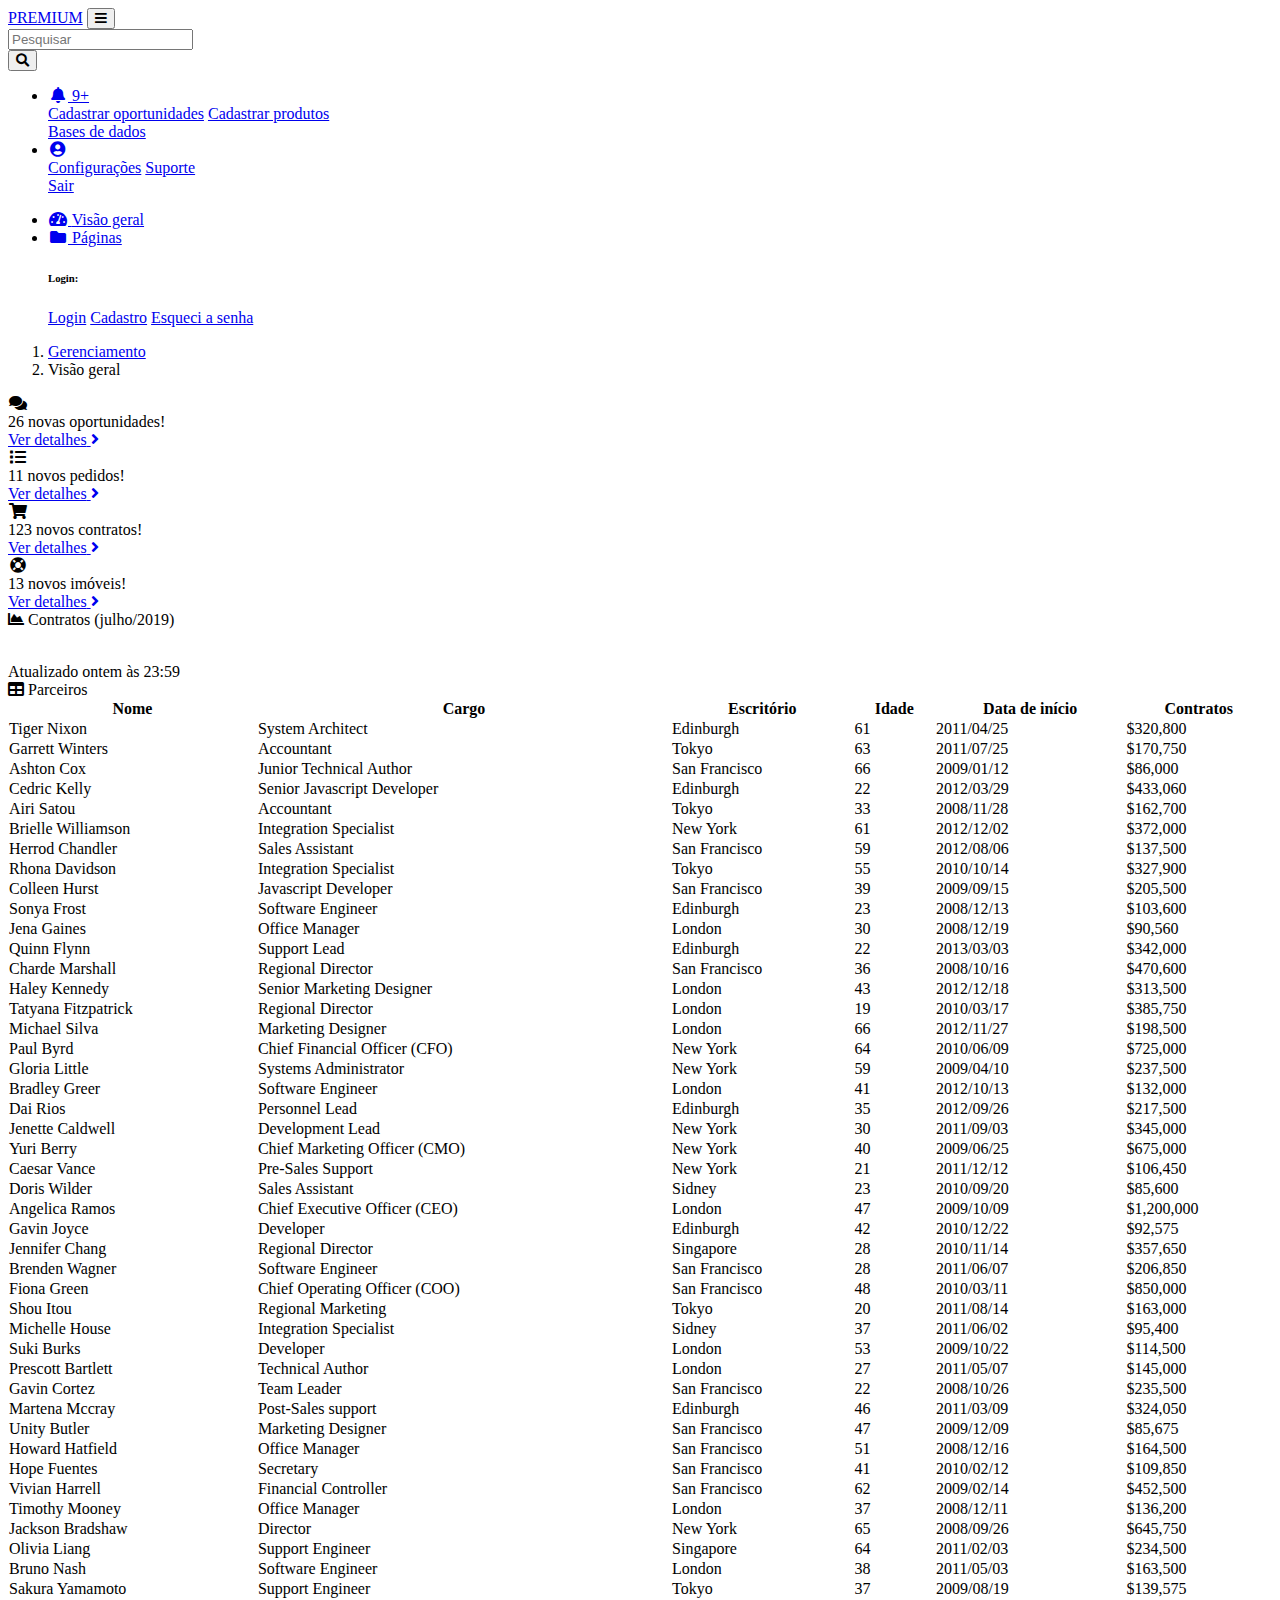
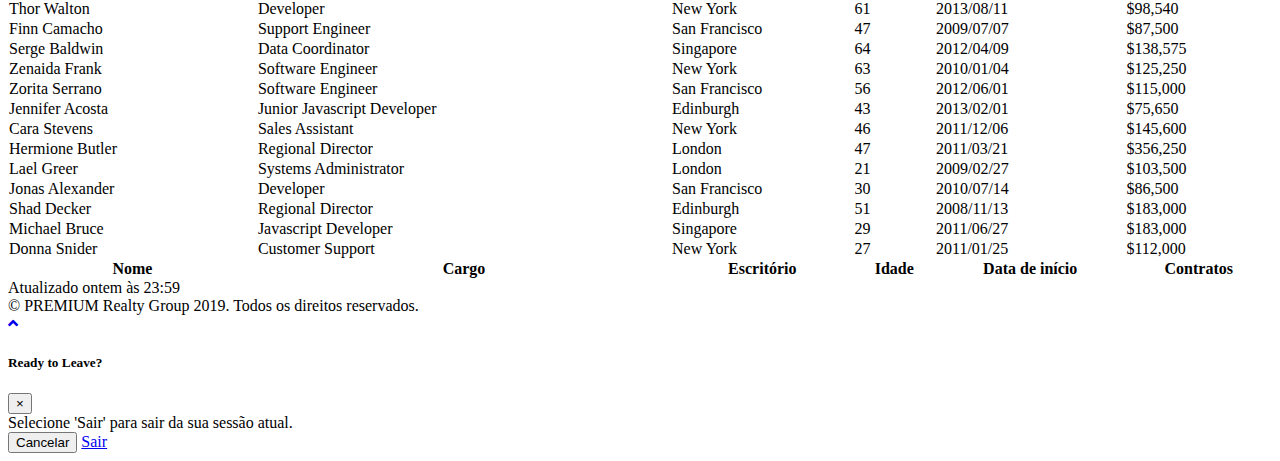
==== admin/index.html @ 354a3b25 "Add files via upload" ====
<!DOCTYPE html>
<html lang="pt-br">

<head>

  <meta charset="utf-8">
  <meta http-equiv="X-UA-Compatible" content="IE=edge">
  <meta name="viewport" content="width=device-width, initial-scale=1, shrink-to-fit=no">
  <meta name="description" content="">
  <meta name="author" content="">

  <title>PREMIUM - Área restrita</title>

  <!-- Custom fonts for this template-->
  <link href="../vendor/fontawesome-free/css/all.min.css" rel="stylesheet" type="text/css">

  <!-- Page level plugin CSS-->
  <link href="../vendor/datatables/dataTables.bootstrap4.css" rel="stylesheet">

  <!-- Custom styles for this template-->
  <link href="../css/sb-admin.css" rel="stylesheet">

</head>

<body id="page-top">

  <nav class="navbar navbar-expand navbar-dark bg-dark static-top">

    <a class="navbar-brand mr-1" href="index.html">PREMIUM</a>

    <button class="btn btn-link btn-sm text-white order-1 order-sm-0" id="sidebarToggle" href="#">
      <i class="fas fa-bars"></i>
    </button>

    <!-- Navbar Search -->
    <form class="d-none d-md-inline-block form-inline ml-auto mr-0 mr-md-3 my-2 my-md-0">
      <div class="input-group">
        <input type="text" class="form-control" placeholder="Pesquisar" aria-label="Search" aria-describedby="basic-addon2">
        <div class="input-group-append">
          <button class="btn btn-primary" type="button">
            <i class="fas fa-search"></i>
          </button>
        </div>
      </div>
    </form>

    <!-- Navbar -->
    <ul class="navbar-nav ml-auto ml-md-0">
      <li class="nav-item dropdown no-arrow mx-1">
        <a class="nav-link dropdown-toggle" href="#" id="alertsDropdown" role="button" data-toggle="dropdown" aria-haspopup="true" aria-expanded="false">
          <i class="fas fa-bell fa-fw"></i>
          <span class="badge badge-danger">9+</span>
        </a>
        <div class="dropdown-menu dropdown-menu-right" aria-labelledby="alertsDropdown">
          <a class="dropdown-item" href="#">Cadastrar oportunidades</a>
          <a class="dropdown-item" href="#">Cadastrar produtos</a>
          <div class="dropdown-divider"></div>
          <a class="dropdown-item" href="#">Bases de dados</a>
        </div>
      </li>
      <li class="nav-item dropdown no-arrow">
        <a class="nav-link dropdown-toggle" href="#" id="userDropdown" role="button" data-toggle="dropdown" aria-haspopup="true" aria-expanded="false">
          <i class="fas fa-user-circle fa-fw"></i>
        </a>
        <div class="dropdown-menu dropdown-menu-right" aria-labelledby="userDropdown">
          <a class="dropdown-item" href="#">Configurações</a>
          <a class="dropdown-item" href="#">Suporte</a>
          <div class="dropdown-divider"></div>
          <a class="dropdown-item" href="#" data-toggle="modal" data-target="#logoutModal">Sair	</a>
        </div>
      </li>
    </ul>

  </nav>

  <div id="wrapper">

    <!-- Sidebar -->
    <ul class="sidebar navbar-nav">
      <li class="nav-item active">
        <a class="nav-link" href="index.html">
          <i class="fas fa-fw fa-tachometer-alt"></i>
          <span>Visão geral</span>
        </a>
      </li>
      <li class="nav-item dropdown">
        <a class="nav-link dropdown-toggle" href="#" id="pagesDropdown" role="button" data-toggle="dropdown" aria-haspopup="true" aria-expanded="false">
          <i class="fas fa-fw fa-folder"></i>
          <span>Páginas</span>
        </a>
        <div class="dropdown-menu" aria-labelledby="pagesDropdown">
          <h6 class="dropdown-header">Login:</h6>
          <a class="dropdown-item" href="login.html">Login</a>
          <a class="dropdown-item" href="register.html">Cadastro</a>
          <a class="dropdown-item" href="forgot-password.html">Esqueci a senha</a>
        </div>
      </li>
      
    </ul>

    <div id="content-wrapper">

      <div class="container-fluid">

        <!-- Breadcrumbs-->
        <ol class="breadcrumb">
          <li class="breadcrumb-item">
            <a href="#">Gerenciamento</a>
          </li>
          <li class="breadcrumb-item active">Visão geral</li>
        </ol>

        <!-- Icon Cards-->
        <div class="row">
          <div class="col-xl-3 col-sm-6 mb-3">
            <div class="card text-white bg-primary o-hidden h-100">
              <div class="card-body">
                <div class="card-body-icon">
                  <i class="fas fa-fw fa-comments"></i>
                </div>
                <div class="mr-5">26 novas oportunidades!</div>
              </div>
              <a class="card-footer text-white clearfix small z-1" href="#">
                <span class="float-left">Ver detalhes</span>
                <span class="float-right">
                  <i class="fas fa-angle-right"></i>
                </span>
              </a>
            </div>
          </div>
          <div class="col-xl-3 col-sm-6 mb-3">
            <div class="card text-white bg-warning o-hidden h-100">
              <div class="card-body">
                <div class="card-body-icon">
                  <i class="fas fa-fw fa-list"></i>
                </div>
                <div class="mr-5">11 novos pedidos!</div>
              </div>
              <a class="card-footer text-white clearfix small z-1" href="#">
                <span class="float-left">Ver detalhes</span>
                <span class="float-right">
                  <i class="fas fa-angle-right"></i>
                </span>
              </a>
            </div>
          </div>
          <div class="col-xl-3 col-sm-6 mb-3">
            <div class="card text-white bg-success o-hidden h-100">
              <div class="card-body">
                <div class="card-body-icon">
                  <i class="fas fa-fw fa-shopping-cart"></i>
                </div>
                <div class="mr-5">123 novos contratos!</div>
              </div>
              <a class="card-footer text-white clearfix small z-1" href="#">
                <span class="float-left">Ver detalhes</span>
                <span class="float-right">
                  <i class="fas fa-angle-right"></i>
                </span>
              </a>
            </div>
          </div>
          <div class="col-xl-3 col-sm-6 mb-3">
            <div class="card text-white bg-danger o-hidden h-100">
              <div class="card-body">
                <div class="card-body-icon">
                  <i class="fas fa-fw fa-life-ring"></i>
                </div>
                <div class="mr-5">13 novos imóveis!</div>
              </div>
              <a class="card-footer text-white clearfix small z-1" href="#">
                <span class="float-left">Ver detalhes</span>
                <span class="float-right">
                  <i class="fas fa-angle-right"></i>
                </span>
              </a>
            </div>
          </div>
        </div>

        <!-- Area Chart Example-->
        <div class="card mb-3">
          <div class="card-header">
            <i class="fas fa-chart-area"></i>
            Contratos (julho/2019)</div>
          <div class="card-body">
            <canvas id="myAreaChart" width="100%" height="30"></canvas>
          </div>
          <div class="card-footer small text-muted">Atualizado ontem às 23:59</div>
        </div>

        <!-- DataTables Example -->
        <div class="card mb-3">
          <div class="card-header">
            <i class="fas fa-table"></i>
            Parceiros</div>
          <div class="card-body">
            <div class="table-responsive">
              <table class="table table-bordered" id="dataTable" width="100%" cellspacing="0">
                <thead>
                  <tr>
                    <th>Nome</th>
                    <th>Cargo</th>
                    <th>Escritório</th>
                    <th>Idade</th>
                    <th>Data de início</th>
                    <th>Contratos</th>
                  </tr>
                </thead>
                <tfoot>
                  <tr>
                    <th>Nome</th>
                    <th>Cargo</th>
                    <th>Escritório</th>
                    <th>Idade</th>
                    <th>Data de início</th>
                    <th>Contratos</th>
                  </tr>
                </tfoot>
                <tbody>
                  <tr>
                    <td>Tiger Nixon</td>
                    <td>System Architect</td>
                    <td>Edinburgh</td>
                    <td>61</td>
                    <td>2011/04/25</td>
                    <td>$320,800</td>
                  </tr>
                  <tr>
                    <td>Garrett Winters</td>
                    <td>Accountant</td>
                    <td>Tokyo</td>
                    <td>63</td>
                    <td>2011/07/25</td>
                    <td>$170,750</td>
                  </tr>
                  <tr>
                    <td>Ashton Cox</td>
                    <td>Junior Technical Author</td>
                    <td>San Francisco</td>
                    <td>66</td>
                    <td>2009/01/12</td>
                    <td>$86,000</td>
                  </tr>
                  <tr>
                    <td>Cedric Kelly</td>
                    <td>Senior Javascript Developer</td>
                    <td>Edinburgh</td>
                    <td>22</td>
                    <td>2012/03/29</td>
                    <td>$433,060</td>
                  </tr>
                  <tr>
                    <td>Airi Satou</td>
                    <td>Accountant</td>
                    <td>Tokyo</td>
                    <td>33</td>
                    <td>2008/11/28</td>
                    <td>$162,700</td>
                  </tr>
                  <tr>
                    <td>Brielle Williamson</td>
                    <td>Integration Specialist</td>
                    <td>New York</td>
                    <td>61</td>
                    <td>2012/12/02</td>
                    <td>$372,000</td>
                  </tr>
                  <tr>
                    <td>Herrod Chandler</td>
                    <td>Sales Assistant</td>
                    <td>San Francisco</td>
                    <td>59</td>
                    <td>2012/08/06</td>
                    <td>$137,500</td>
                  </tr>
                  <tr>
                    <td>Rhona Davidson</td>
                    <td>Integration Specialist</td>
                    <td>Tokyo</td>
                    <td>55</td>
                    <td>2010/10/14</td>
                    <td>$327,900</td>
                  </tr>
                  <tr>
                    <td>Colleen Hurst</td>
                    <td>Javascript Developer</td>
                    <td>San Francisco</td>
                    <td>39</td>
                    <td>2009/09/15</td>
                    <td>$205,500</td>
                  </tr>
                  <tr>
                    <td>Sonya Frost</td>
                    <td>Software Engineer</td>
                    <td>Edinburgh</td>
                    <td>23</td>
                    <td>2008/12/13</td>
                    <td>$103,600</td>
                  </tr>
                  <tr>
                    <td>Jena Gaines</td>
                    <td>Office Manager</td>
                    <td>London</td>
                    <td>30</td>
                    <td>2008/12/19</td>
                    <td>$90,560</td>
                  </tr>
                  <tr>
                    <td>Quinn Flynn</td>
                    <td>Support Lead</td>
                    <td>Edinburgh</td>
                    <td>22</td>
                    <td>2013/03/03</td>
                    <td>$342,000</td>
                  </tr>
                  <tr>
                    <td>Charde Marshall</td>
                    <td>Regional Director</td>
                    <td>San Francisco</td>
                    <td>36</td>
                    <td>2008/10/16</td>
                    <td>$470,600</td>
                  </tr>
                  <tr>
                    <td>Haley Kennedy</td>
                    <td>Senior Marketing Designer</td>
                    <td>London</td>
                    <td>43</td>
                    <td>2012/12/18</td>
                    <td>$313,500</td>
                  </tr>
                  <tr>
                    <td>Tatyana Fitzpatrick</td>
                    <td>Regional Director</td>
                    <td>London</td>
                    <td>19</td>
                    <td>2010/03/17</td>
                    <td>$385,750</td>
                  </tr>
                  <tr>
                    <td>Michael Silva</td>
                    <td>Marketing Designer</td>
                    <td>London</td>
                    <td>66</td>
                    <td>2012/11/27</td>
                    <td>$198,500</td>
                  </tr>
                  <tr>
                    <td>Paul Byrd</td>
                    <td>Chief Financial Officer (CFO)</td>
                    <td>New York</td>
                    <td>64</td>
                    <td>2010/06/09</td>
                    <td>$725,000</td>
                  </tr>
                  <tr>
                    <td>Gloria Little</td>
                    <td>Systems Administrator</td>
                    <td>New York</td>
                    <td>59</td>
                    <td>2009/04/10</td>
                    <td>$237,500</td>
                  </tr>
                  <tr>
                    <td>Bradley Greer</td>
                    <td>Software Engineer</td>
                    <td>London</td>
                    <td>41</td>
                    <td>2012/10/13</td>
                    <td>$132,000</td>
                  </tr>
                  <tr>
                    <td>Dai Rios</td>
                    <td>Personnel Lead</td>
                    <td>Edinburgh</td>
                    <td>35</td>
                    <td>2012/09/26</td>
                    <td>$217,500</td>
                  </tr>
                  <tr>
                    <td>Jenette Caldwell</td>
                    <td>Development Lead</td>
                    <td>New York</td>
                    <td>30</td>
                    <td>2011/09/03</td>
                    <td>$345,000</td>
                  </tr>
                  <tr>
                    <td>Yuri Berry</td>
                    <td>Chief Marketing Officer (CMO)</td>
                    <td>New York</td>
                    <td>40</td>
                    <td>2009/06/25</td>
                    <td>$675,000</td>
                  </tr>
                  <tr>
                    <td>Caesar Vance</td>
                    <td>Pre-Sales Support</td>
                    <td>New York</td>
                    <td>21</td>
                    <td>2011/12/12</td>
                    <td>$106,450</td>
                  </tr>
                  <tr>
                    <td>Doris Wilder</td>
                    <td>Sales Assistant</td>
                    <td>Sidney</td>
                    <td>23</td>
                    <td>2010/09/20</td>
                    <td>$85,600</td>
                  </tr>
                  <tr>
                    <td>Angelica Ramos</td>
                    <td>Chief Executive Officer (CEO)</td>
                    <td>London</td>
                    <td>47</td>
                    <td>2009/10/09</td>
                    <td>$1,200,000</td>
                  </tr>
                  <tr>
                    <td>Gavin Joyce</td>
                    <td>Developer</td>
                    <td>Edinburgh</td>
                    <td>42</td>
                    <td>2010/12/22</td>
                    <td>$92,575</td>
                  </tr>
                  <tr>
                    <td>Jennifer Chang</td>
                    <td>Regional Director</td>
                    <td>Singapore</td>
                    <td>28</td>
                    <td>2010/11/14</td>
                    <td>$357,650</td>
                  </tr>
                  <tr>
                    <td>Brenden Wagner</td>
                    <td>Software Engineer</td>
                    <td>San Francisco</td>
                    <td>28</td>
                    <td>2011/06/07</td>
                    <td>$206,850</td>
                  </tr>
                  <tr>
                    <td>Fiona Green</td>
                    <td>Chief Operating Officer (COO)</td>
                    <td>San Francisco</td>
                    <td>48</td>
                    <td>2010/03/11</td>
                    <td>$850,000</td>
                  </tr>
                  <tr>
                    <td>Shou Itou</td>
                    <td>Regional Marketing</td>
                    <td>Tokyo</td>
                    <td>20</td>
                    <td>2011/08/14</td>
                    <td>$163,000</td>
                  </tr>
                  <tr>
                    <td>Michelle House</td>
                    <td>Integration Specialist</td>
                    <td>Sidney</td>
                    <td>37</td>
                    <td>2011/06/02</td>
                    <td>$95,400</td>
                  </tr>
                  <tr>
                    <td>Suki Burks</td>
                    <td>Developer</td>
                    <td>London</td>
                    <td>53</td>
                    <td>2009/10/22</td>
                    <td>$114,500</td>
                  </tr>
                  <tr>
                    <td>Prescott Bartlett</td>
                    <td>Technical Author</td>
                    <td>London</td>
                    <td>27</td>
                    <td>2011/05/07</td>
                    <td>$145,000</td>
                  </tr>
                  <tr>
                    <td>Gavin Cortez</td>
                    <td>Team Leader</td>
                    <td>San Francisco</td>
                    <td>22</td>
                    <td>2008/10/26</td>
                    <td>$235,500</td>
                  </tr>
                  <tr>
                    <td>Martena Mccray</td>
                    <td>Post-Sales support</td>
                    <td>Edinburgh</td>
                    <td>46</td>
                    <td>2011/03/09</td>
                    <td>$324,050</td>
                  </tr>
                  <tr>
                    <td>Unity Butler</td>
                    <td>Marketing Designer</td>
                    <td>San Francisco</td>
                    <td>47</td>
                    <td>2009/12/09</td>
                    <td>$85,675</td>
                  </tr>
                  <tr>
                    <td>Howard Hatfield</td>
                    <td>Office Manager</td>
                    <td>San Francisco</td>
                    <td>51</td>
                    <td>2008/12/16</td>
                    <td>$164,500</td>
                  </tr>
                  <tr>
                    <td>Hope Fuentes</td>
                    <td>Secretary</td>
                    <td>San Francisco</td>
                    <td>41</td>
                    <td>2010/02/12</td>
                    <td>$109,850</td>
                  </tr>
                  <tr>
                    <td>Vivian Harrell</td>
                    <td>Financial Controller</td>
                    <td>San Francisco</td>
                    <td>62</td>
                    <td>2009/02/14</td>
                    <td>$452,500</td>
                  </tr>
                  <tr>
                    <td>Timothy Mooney</td>
                    <td>Office Manager</td>
                    <td>London</td>
                    <td>37</td>
                    <td>2008/12/11</td>
                    <td>$136,200</td>
                  </tr>
                  <tr>
                    <td>Jackson Bradshaw</td>
                    <td>Director</td>
                    <td>New York</td>
                    <td>65</td>
                    <td>2008/09/26</td>
                    <td>$645,750</td>
                  </tr>
                  <tr>
                    <td>Olivia Liang</td>
                    <td>Support Engineer</td>
                    <td>Singapore</td>
                    <td>64</td>
                    <td>2011/02/03</td>
                    <td>$234,500</td>
                  </tr>
                  <tr>
                    <td>Bruno Nash</td>
                    <td>Software Engineer</td>
                    <td>London</td>
                    <td>38</td>
                    <td>2011/05/03</td>
                    <td>$163,500</td>
                  </tr>
                  <tr>
                    <td>Sakura Yamamoto</td>
                    <td>Support Engineer</td>
                    <td>Tokyo</td>
                    <td>37</td>
                    <td>2009/08/19</td>
                    <td>$139,575</td>
                  </tr>
                  <tr>
                    <td>Thor Walton</td>
                    <td>Developer</td>
                    <td>New York</td>
                    <td>61</td>
                    <td>2013/08/11</td>
                    <td>$98,540</td>
                  </tr>
                  <tr>
                    <td>Finn Camacho</td>
                    <td>Support Engineer</td>
                    <td>San Francisco</td>
                    <td>47</td>
                    <td>2009/07/07</td>
                    <td>$87,500</td>
                  </tr>
                  <tr>
                    <td>Serge Baldwin</td>
                    <td>Data Coordinator</td>
                    <td>Singapore</td>
                    <td>64</td>
                    <td>2012/04/09</td>
                    <td>$138,575</td>
                  </tr>
                  <tr>
                    <td>Zenaida Frank</td>
                    <td>Software Engineer</td>
                    <td>New York</td>
                    <td>63</td>
                    <td>2010/01/04</td>
                    <td>$125,250</td>
                  </tr>
                  <tr>
                    <td>Zorita Serrano</td>
                    <td>Software Engineer</td>
                    <td>San Francisco</td>
                    <td>56</td>
                    <td>2012/06/01</td>
                    <td>$115,000</td>
                  </tr>
                  <tr>
                    <td>Jennifer Acosta</td>
                    <td>Junior Javascript Developer</td>
                    <td>Edinburgh</td>
                    <td>43</td>
                    <td>2013/02/01</td>
                    <td>$75,650</td>
                  </tr>
                  <tr>
                    <td>Cara Stevens</td>
                    <td>Sales Assistant</td>
                    <td>New York</td>
                    <td>46</td>
                    <td>2011/12/06</td>
                    <td>$145,600</td>
                  </tr>
                  <tr>
                    <td>Hermione Butler</td>
                    <td>Regional Director</td>
                    <td>London</td>
                    <td>47</td>
                    <td>2011/03/21</td>
                    <td>$356,250</td>
                  </tr>
                  <tr>
                    <td>Lael Greer</td>
                    <td>Systems Administrator</td>
                    <td>London</td>
                    <td>21</td>
                    <td>2009/02/27</td>
                    <td>$103,500</td>
                  </tr>
                  <tr>
                    <td>Jonas Alexander</td>
                    <td>Developer</td>
                    <td>San Francisco</td>
                    <td>30</td>
                    <td>2010/07/14</td>
                    <td>$86,500</td>
                  </tr>
                  <tr>
                    <td>Shad Decker</td>
                    <td>Regional Director</td>
                    <td>Edinburgh</td>
                    <td>51</td>
                    <td>2008/11/13</td>
                    <td>$183,000</td>
                  </tr>
                  <tr>
                    <td>Michael Bruce</td>
                    <td>Javascript Developer</td>
                    <td>Singapore</td>
                    <td>29</td>
                    <td>2011/06/27</td>
                    <td>$183,000</td>
                  </tr>
                  <tr>
                    <td>Donna Snider</td>
                    <td>Customer Support</td>
                    <td>New York</td>
                    <td>27</td>
                    <td>2011/01/25</td>
                    <td>$112,000</td>
                  </tr>
                </tbody>
              </table>
            </div>
          </div>
          <div class="card-footer small text-muted">Atualizado ontem às 23:59</div>
        </div>

      </div>
      <!-- /.container-fluid -->

      <!-- Sticky Footer -->
      <footer class="sticky-footer">
        <div class="container my-auto">
          <div class="copyright text-center my-auto">
            <span>&copy; PREMIUM Realty Group 2019. Todos os direitos reservados.</span>
          </div>
        </div>
      </footer>

    </div>
    <!-- /.content-wrapper -->

  </div>
  <!-- /#wrapper -->

  <!-- Scroll to Top Button-->
  <a class="scroll-to-top rounded" href="#page-top">
    <i class="fas fa-angle-up"></i>
  </a>

  <!-- Logout Modal-->
  <div class="modal fade" id="logoutModal" tabindex="-1" role="dialog" aria-labelledby="exampleModalLabel" aria-hidden="true">
    <div class="modal-dialog" role="document">
      <div class="modal-content">
        <div class="modal-header">
          <h5 class="modal-title" id="exampleModalLabel">Ready to Leave?</h5>
          <button class="close" type="button" data-dismiss="modal" aria-label="Close">
            <span aria-hidden="true">×</span>
          </button>
        </div>
        <div class="modal-body">Selecione 'Sair' para sair da sua sessão atual.</div>
        <div class="modal-footer">
          <button class="btn btn-secondary" type="button" data-dismiss="modal">Cancelar</button>
          <a class="btn btn-primary" href="login.html">Sair</a>
        </div>
      </div>
    </div>
  </div>

  <!-- Bootstrap core JavaScript-->
  <script src="../vendor/jquery/jquery.min.js"></script>
  <script src="../vendor/bootstrap/js/bootstrap.bundle.min.js"></script>

  <!-- Core plugin JavaScript-->
  <script src="../vendor/jquery-easing/jquery.easing.min.js"></script>

  <!-- Page level plugin JavaScript-->
  <script src="../vendor/chart.js/Chart.min.js"></script>
  <script src="../vendor/datatables/jquery.dataTables.js"></script>
  <script src="../vendor/datatables/dataTables.bootstrap4.js"></script>

  <!-- Custom scripts for all pages-->
  <script src="../js/sb-admin.min.js"></script>

  <!-- Demo scripts for this page-->
  <script src="../js/demo/datatables-demo.js"></script>
  <script src="../js/demo/chart-area-demo.js"></script>

</body>

</html>
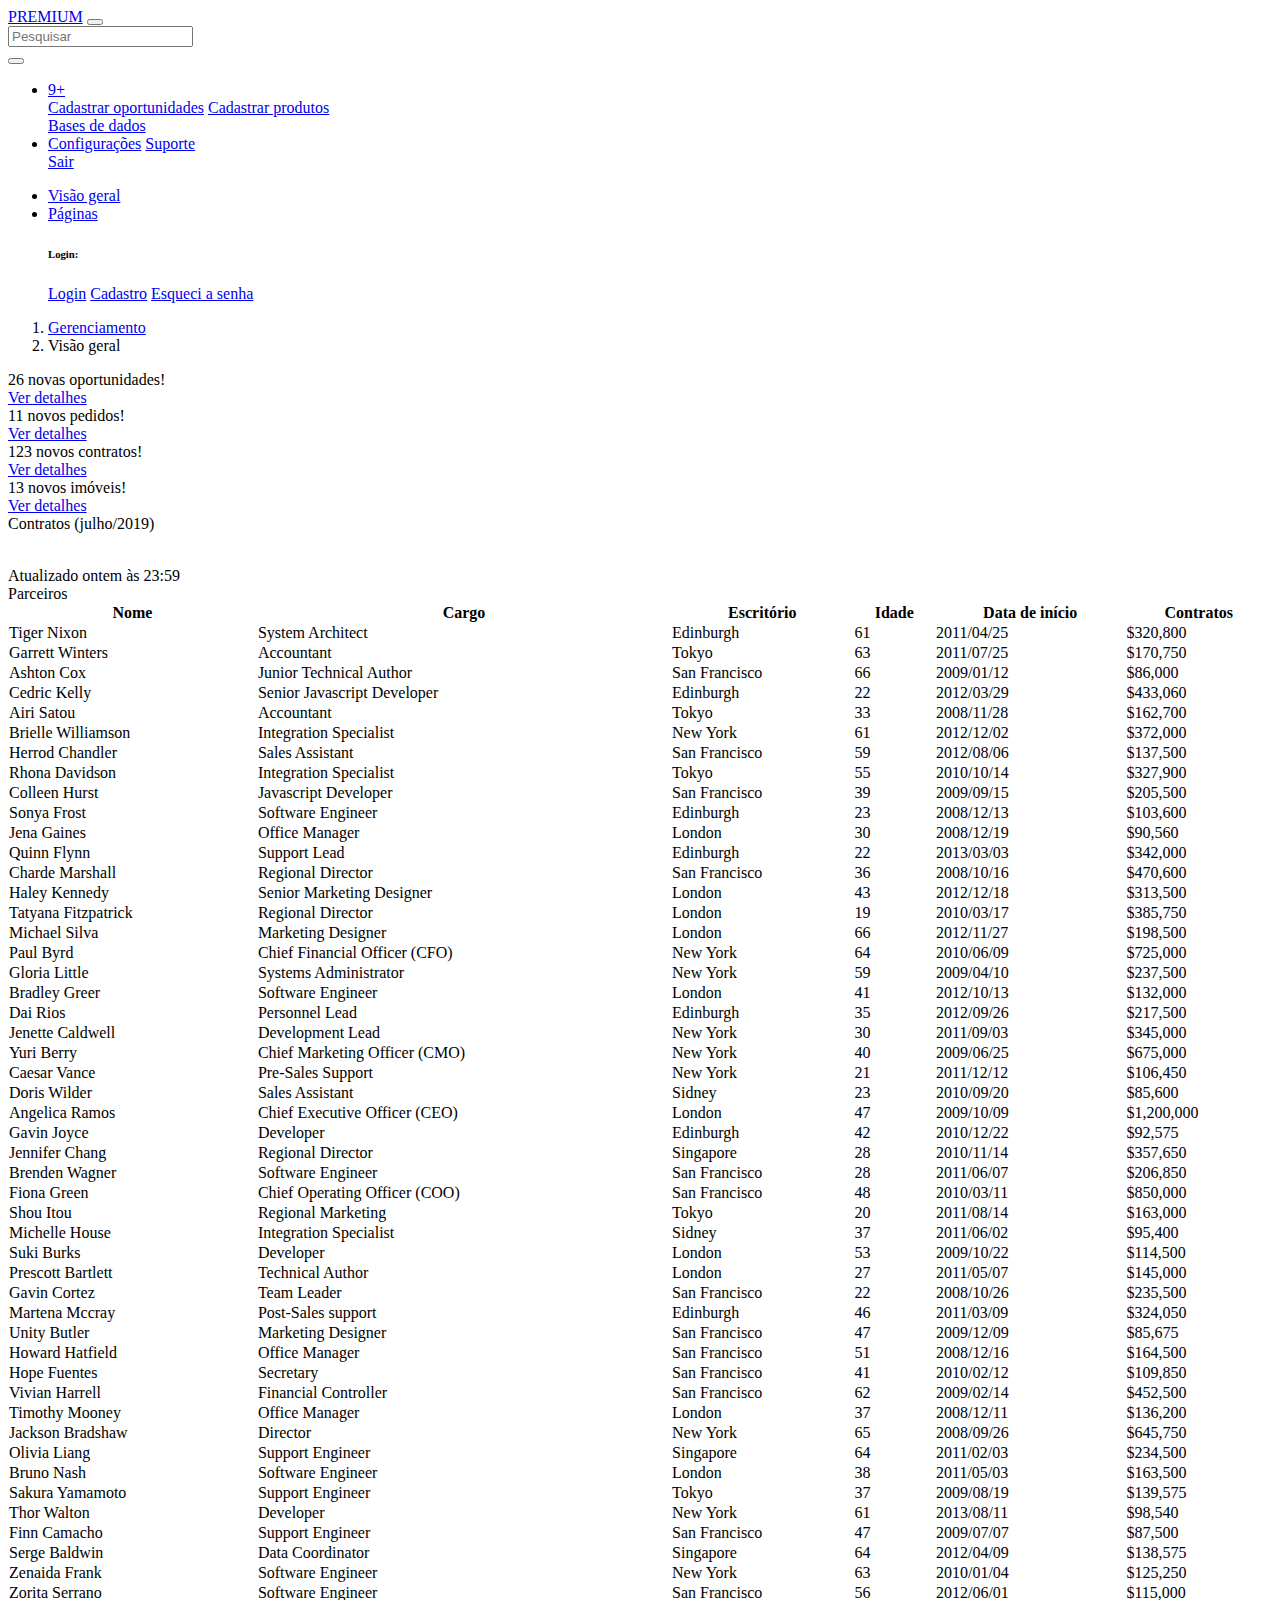
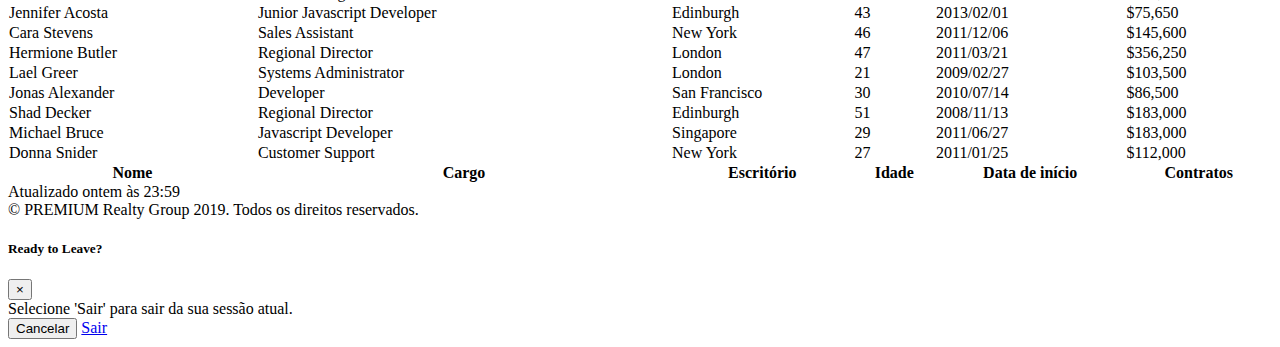
==== commit ec740061: "Add files via upload" ====
--- a/admin/index.html
+++ b/admin/index.html
@@ -12,13 +12,13 @@
   <title>PREMIUM - Área restrita</title>
 
   <!-- Custom fonts for this template-->
-  <link href="../vendor/fontawesome-free/css/all.min.css" rel="stylesheet" type="text/css">
+  <link href="vendor/fontawesome-free/css/all.min.css" rel="stylesheet" type="text/css">
 
   <!-- Page level plugin CSS-->
-  <link href="../vendor/datatables/dataTables.bootstrap4.css" rel="stylesheet">
+  <link href="vendor/datatables/dataTables.bootstrap4.css" rel="stylesheet">
 
   <!-- Custom styles for this template-->
-  <link href="../css/sb-admin.css" rel="stylesheet">
+  <link href="css/sb-admin.css" rel="stylesheet">
 
 </head>
 
@@ -724,23 +724,23 @@
   </div>
 
   <!-- Bootstrap core JavaScript-->
-  <script src="../vendor/jquery/jquery.min.js"></script>
-  <script src="../vendor/bootstrap/js/bootstrap.bundle.min.js"></script>
+  <script src="vendor/jquery/jquery.min.js"></script>
+  <script src="vendor/bootstrap/js/bootstrap.bundle.min.js"></script>
 
   <!-- Core plugin JavaScript-->
-  <script src="../vendor/jquery-easing/jquery.easing.min.js"></script>
+  <script src="vendor/jquery-easing/jquery.easing.min.js"></script>
 
   <!-- Page level plugin JavaScript-->
-  <script src="../vendor/chart.js/Chart.min.js"></script>
-  <script src="../vendor/datatables/jquery.dataTables.js"></script>
-  <script src="../vendor/datatables/dataTables.bootstrap4.js"></script>
+  <script src="vendor/chart.js/Chart.min.js"></script>
+  <script src="vendor/datatables/jquery.dataTables.js"></script>
+  <script src="vendor/datatables/dataTables.bootstrap4.js"></script>
 
   <!-- Custom scripts for all pages-->
-  <script src="../js/sb-admin.min.js"></script>
+  <script src="js/sb-admin.min.js"></script>
 
   <!-- Demo scripts for this page-->
-  <script src="../js/demo/datatables-demo.js"></script>
-  <script src="../js/demo/chart-area-demo.js"></script>
+  <script src="js/demo/datatables-demo.js"></script>
+  <script src="js/demo/chart-area-demo.js"></script>
 
 </body>
 
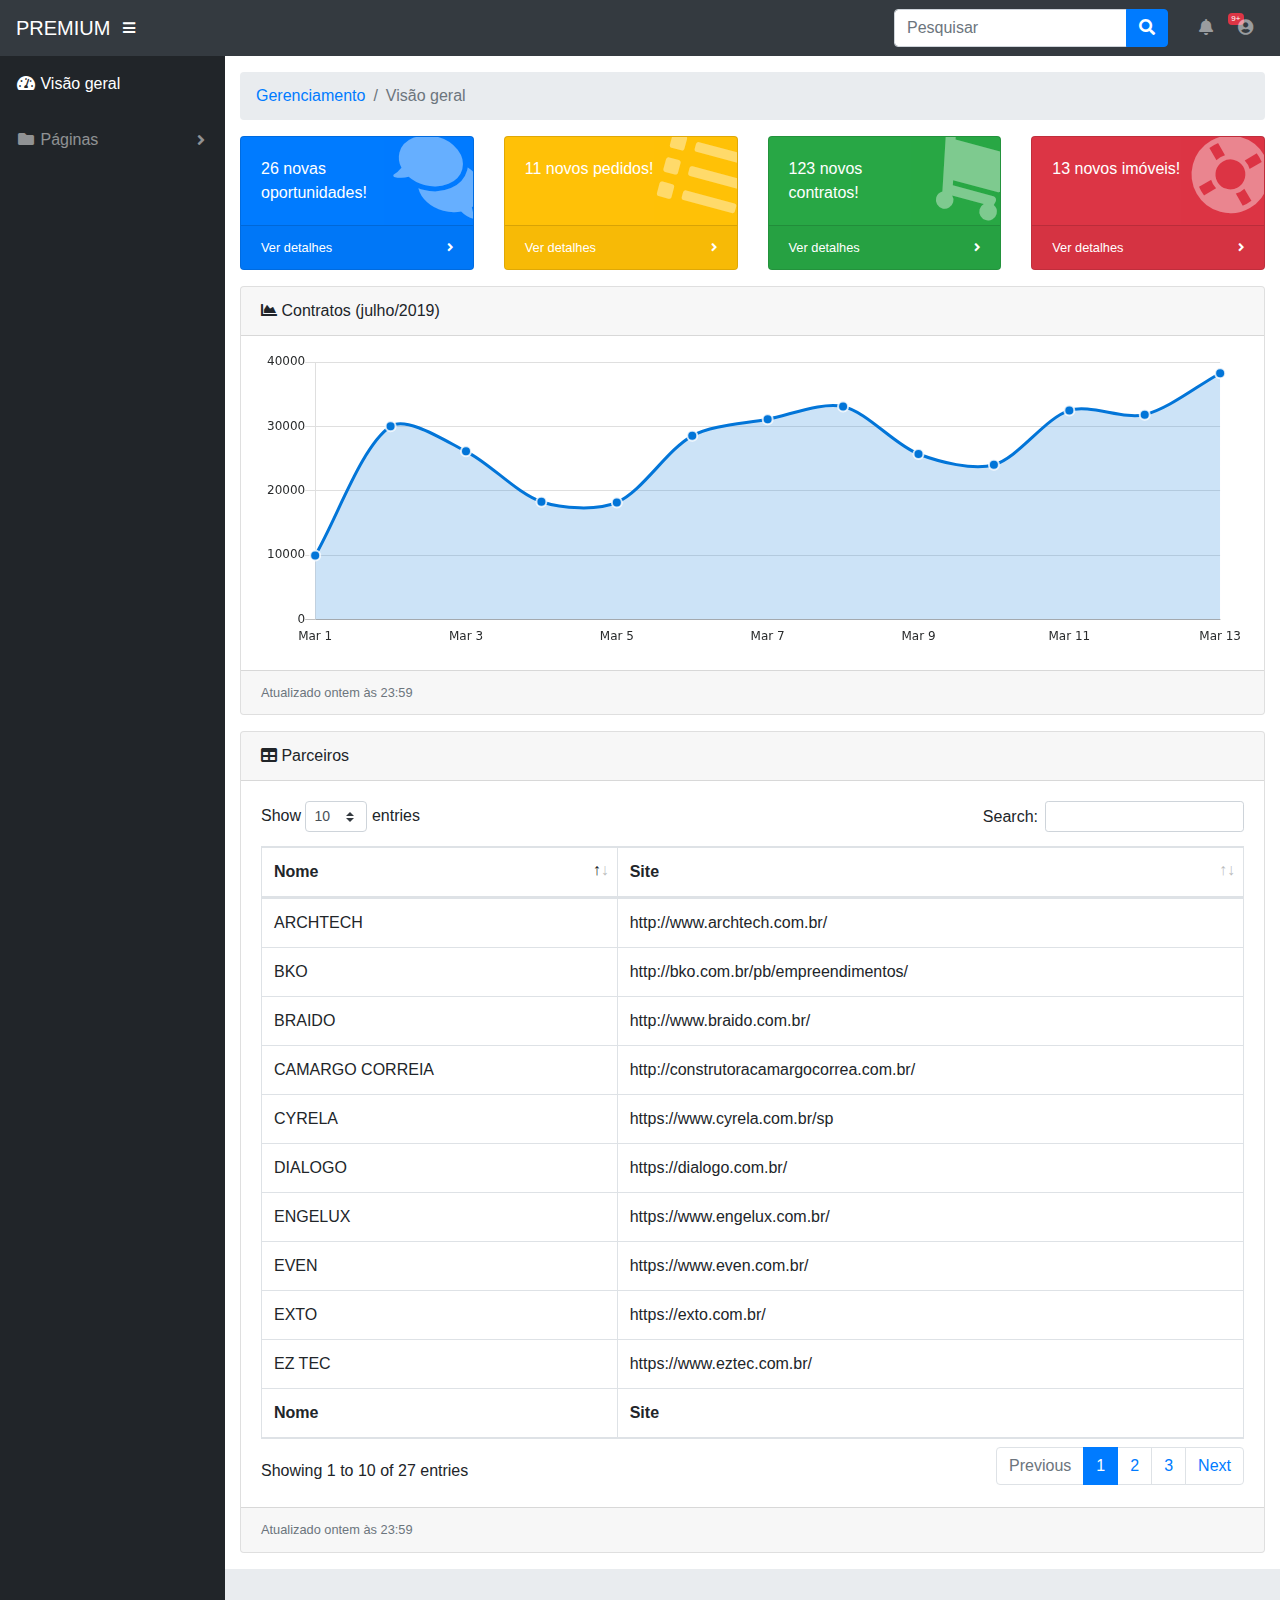
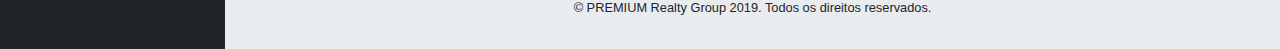
==== commit 587d07b7: "Update index.html" ====
--- a/admin/index.html
+++ b/admin/index.html
@@ -12,13 +12,13 @@
   <title>PREMIUM - Área restrita</title>
 
   <!-- Custom fonts for this template-->
-  <link href="vendor/fontawesome-free/css/all.min.css" rel="stylesheet" type="text/css">
+  <link href="../vendor/fontawesome-free/css/all.min.css" rel="stylesheet" type="text/css">
 
   <!-- Page level plugin CSS-->
-  <link href="vendor/datatables/dataTables.bootstrap4.css" rel="stylesheet">
+  <link href="../vendor/datatables/dataTables.bootstrap4.css" rel="stylesheet">
 
   <!-- Custom styles for this template-->
-  <link href="css/sb-admin.css" rel="stylesheet">
+  <link href="../css/sb-admin.css" rel="stylesheet">
 
 </head>
 
@@ -200,479 +200,123 @@
                 <thead>
                   <tr>
                     <th>Nome</th>
-                    <th>Cargo</th>
-                    <th>Escritório</th>
-                    <th>Idade</th>
-                    <th>Data de início</th>
-                    <th>Contratos</th>
+                    <th>Site</th>
                   </tr>
                 </thead>
                 <tfoot>
                   <tr>
                     <th>Nome</th>
-                    <th>Cargo</th>
-                    <th>Escritório</th>
-                    <th>Idade</th>
-                    <th>Data de início</th>
-                    <th>Contratos</th>
+                    <th>Site</th>
                   </tr>
                 </tfoot>
                 <tbody>
                   <tr>
-                    <td>Tiger Nixon</td>
-                    <td>System Architect</td>
-                    <td>Edinburgh</td>
-                    <td>61</td>
-                    <td>2011/04/25</td>
-                    <td>$320,800</td>
-                  </tr>
-                  <tr>
-                    <td>Garrett Winters</td>
-                    <td>Accountant</td>
-                    <td>Tokyo</td>
-                    <td>63</td>
-                    <td>2011/07/25</td>
-                    <td>$170,750</td>
-                  </tr>
-                  <tr>
-                    <td>Ashton Cox</td>
-                    <td>Junior Technical Author</td>
-                    <td>San Francisco</td>
-                    <td>66</td>
-                    <td>2009/01/12</td>
-                    <td>$86,000</td>
-                  </tr>
-                  <tr>
-                    <td>Cedric Kelly</td>
-                    <td>Senior Javascript Developer</td>
-                    <td>Edinburgh</td>
-                    <td>22</td>
-                    <td>2012/03/29</td>
-                    <td>$433,060</td>
-                  </tr>
-                  <tr>
-                    <td>Airi Satou</td>
-                    <td>Accountant</td>
-                    <td>Tokyo</td>
-                    <td>33</td>
-                    <td>2008/11/28</td>
-                    <td>$162,700</td>
-                  </tr>
-                  <tr>
-                    <td>Brielle Williamson</td>
-                    <td>Integration Specialist</td>
-                    <td>New York</td>
-                    <td>61</td>
-                    <td>2012/12/02</td>
-                    <td>$372,000</td>
-                  </tr>
-                  <tr>
-                    <td>Herrod Chandler</td>
-                    <td>Sales Assistant</td>
-                    <td>San Francisco</td>
-                    <td>59</td>
-                    <td>2012/08/06</td>
-                    <td>$137,500</td>
-                  </tr>
-                  <tr>
-                    <td>Rhona Davidson</td>
-                    <td>Integration Specialist</td>
-                    <td>Tokyo</td>
-                    <td>55</td>
-                    <td>2010/10/14</td>
-                    <td>$327,900</td>
-                  </tr>
-                  <tr>
-                    <td>Colleen Hurst</td>
-                    <td>Javascript Developer</td>
-                    <td>San Francisco</td>
-                    <td>39</td>
-                    <td>2009/09/15</td>
-                    <td>$205,500</td>
-                  </tr>
-                  <tr>
-                    <td>Sonya Frost</td>
-                    <td>Software Engineer</td>
-                    <td>Edinburgh</td>
-                    <td>23</td>
-                    <td>2008/12/13</td>
-                    <td>$103,600</td>
-                  </tr>
-                  <tr>
-                    <td>Jena Gaines</td>
-                    <td>Office Manager</td>
-                    <td>London</td>
-                    <td>30</td>
-                    <td>2008/12/19</td>
-                    <td>$90,560</td>
-                  </tr>
-                  <tr>
-                    <td>Quinn Flynn</td>
-                    <td>Support Lead</td>
-                    <td>Edinburgh</td>
-                    <td>22</td>
-                    <td>2013/03/03</td>
-                    <td>$342,000</td>
-                  </tr>
-                  <tr>
-                    <td>Charde Marshall</td>
-                    <td>Regional Director</td>
-                    <td>San Francisco</td>
-                    <td>36</td>
-                    <td>2008/10/16</td>
-                    <td>$470,600</td>
-                  </tr>
-                  <tr>
-                    <td>Haley Kennedy</td>
-                    <td>Senior Marketing Designer</td>
-                    <td>London</td>
-                    <td>43</td>
-                    <td>2012/12/18</td>
-                    <td>$313,500</td>
-                  </tr>
-                  <tr>
-                    <td>Tatyana Fitzpatrick</td>
-                    <td>Regional Director</td>
-                    <td>London</td>
-                    <td>19</td>
-                    <td>2010/03/17</td>
-                    <td>$385,750</td>
-                  </tr>
-                  <tr>
-                    <td>Michael Silva</td>
-                    <td>Marketing Designer</td>
-                    <td>London</td>
-                    <td>66</td>
-                    <td>2012/11/27</td>
-                    <td>$198,500</td>
-                  </tr>
-                  <tr>
-                    <td>Paul Byrd</td>
-                    <td>Chief Financial Officer (CFO)</td>
-                    <td>New York</td>
-                    <td>64</td>
-                    <td>2010/06/09</td>
-                    <td>$725,000</td>
-                  </tr>
-                  <tr>
-                    <td>Gloria Little</td>
-                    <td>Systems Administrator</td>
-                    <td>New York</td>
-                    <td>59</td>
-                    <td>2009/04/10</td>
-                    <td>$237,500</td>
-                  </tr>
-                  <tr>
-                    <td>Bradley Greer</td>
-                    <td>Software Engineer</td>
-                    <td>London</td>
-                    <td>41</td>
-                    <td>2012/10/13</td>
-                    <td>$132,000</td>
-                  </tr>
-                  <tr>
-                    <td>Dai Rios</td>
-                    <td>Personnel Lead</td>
-                    <td>Edinburgh</td>
-                    <td>35</td>
-                    <td>2012/09/26</td>
-                    <td>$217,500</td>
-                  </tr>
-                  <tr>
-                    <td>Jenette Caldwell</td>
-                    <td>Development Lead</td>
-                    <td>New York</td>
-                    <td>30</td>
-                    <td>2011/09/03</td>
-                    <td>$345,000</td>
-                  </tr>
-                  <tr>
-                    <td>Yuri Berry</td>
-                    <td>Chief Marketing Officer (CMO)</td>
-                    <td>New York</td>
-                    <td>40</td>
-                    <td>2009/06/25</td>
-                    <td>$675,000</td>
-                  </tr>
-                  <tr>
-                    <td>Caesar Vance</td>
-                    <td>Pre-Sales Support</td>
-                    <td>New York</td>
-                    <td>21</td>
-                    <td>2011/12/12</td>
-                    <td>$106,450</td>
-                  </tr>
-                  <tr>
-                    <td>Doris Wilder</td>
-                    <td>Sales Assistant</td>
-                    <td>Sidney</td>
-                    <td>23</td>
-                    <td>2010/09/20</td>
-                    <td>$85,600</td>
-                  </tr>
-                  <tr>
-                    <td>Angelica Ramos</td>
-                    <td>Chief Executive Officer (CEO)</td>
-                    <td>London</td>
-                    <td>47</td>
-                    <td>2009/10/09</td>
-                    <td>$1,200,000</td>
-                  </tr>
-                  <tr>
-                    <td>Gavin Joyce</td>
-                    <td>Developer</td>
-                    <td>Edinburgh</td>
-                    <td>42</td>
-                    <td>2010/12/22</td>
-                    <td>$92,575</td>
-                  </tr>
-                  <tr>
-                    <td>Jennifer Chang</td>
-                    <td>Regional Director</td>
-                    <td>Singapore</td>
-                    <td>28</td>
-                    <td>2010/11/14</td>
-                    <td>$357,650</td>
-                  </tr>
-                  <tr>
-                    <td>Brenden Wagner</td>
-                    <td>Software Engineer</td>
-                    <td>San Francisco</td>
-                    <td>28</td>
-                    <td>2011/06/07</td>
-                    <td>$206,850</td>
-                  </tr>
-                  <tr>
-                    <td>Fiona Green</td>
-                    <td>Chief Operating Officer (COO)</td>
-                    <td>San Francisco</td>
-                    <td>48</td>
-                    <td>2010/03/11</td>
-                    <td>$850,000</td>
-                  </tr>
-                  <tr>
-                    <td>Shou Itou</td>
-                    <td>Regional Marketing</td>
-                    <td>Tokyo</td>
-                    <td>20</td>
-                    <td>2011/08/14</td>
-                    <td>$163,000</td>
-                  </tr>
-                  <tr>
-                    <td>Michelle House</td>
-                    <td>Integration Specialist</td>
-                    <td>Sidney</td>
-                    <td>37</td>
-                    <td>2011/06/02</td>
-                    <td>$95,400</td>
-                  </tr>
-                  <tr>
-                    <td>Suki Burks</td>
-                    <td>Developer</td>
-                    <td>London</td>
-                    <td>53</td>
-                    <td>2009/10/22</td>
-                    <td>$114,500</td>
-                  </tr>
-                  <tr>
-                    <td>Prescott Bartlett</td>
-                    <td>Technical Author</td>
-                    <td>London</td>
-                    <td>27</td>
-                    <td>2011/05/07</td>
-                    <td>$145,000</td>
-                  </tr>
-                  <tr>
-                    <td>Gavin Cortez</td>
-                    <td>Team Leader</td>
-                    <td>San Francisco</td>
-                    <td>22</td>
-                    <td>2008/10/26</td>
-                    <td>$235,500</td>
-                  </tr>
-                  <tr>
-                    <td>Martena Mccray</td>
-                    <td>Post-Sales support</td>
-                    <td>Edinburgh</td>
-                    <td>46</td>
-                    <td>2011/03/09</td>
-                    <td>$324,050</td>
-                  </tr>
-                  <tr>
-                    <td>Unity Butler</td>
-                    <td>Marketing Designer</td>
-                    <td>San Francisco</td>
-                    <td>47</td>
-                    <td>2009/12/09</td>
-                    <td>$85,675</td>
-                  </tr>
-                  <tr>
-                    <td>Howard Hatfield</td>
-                    <td>Office Manager</td>
-                    <td>San Francisco</td>
-                    <td>51</td>
-                    <td>2008/12/16</td>
-                    <td>$164,500</td>
-                  </tr>
-                  <tr>
-                    <td>Hope Fuentes</td>
-                    <td>Secretary</td>
-                    <td>San Francisco</td>
-                    <td>41</td>
-                    <td>2010/02/12</td>
-                    <td>$109,850</td>
-                  </tr>
-                  <tr>
-                    <td>Vivian Harrell</td>
-                    <td>Financial Controller</td>
-                    <td>San Francisco</td>
-                    <td>62</td>
-                    <td>2009/02/14</td>
-                    <td>$452,500</td>
-                  </tr>
-                  <tr>
-                    <td>Timothy Mooney</td>
-                    <td>Office Manager</td>
-                    <td>London</td>
-                    <td>37</td>
-                    <td>2008/12/11</td>
-                    <td>$136,200</td>
-                  </tr>
-                  <tr>
-                    <td>Jackson Bradshaw</td>
-                    <td>Director</td>
-                    <td>New York</td>
-                    <td>65</td>
-                    <td>2008/09/26</td>
-                    <td>$645,750</td>
-                  </tr>
-                  <tr>
-                    <td>Olivia Liang</td>
-                    <td>Support Engineer</td>
-                    <td>Singapore</td>
-                    <td>64</td>
-                    <td>2011/02/03</td>
-                    <td>$234,500</td>
-                  </tr>
-                  <tr>
-                    <td>Bruno Nash</td>
-                    <td>Software Engineer</td>
-                    <td>London</td>
-                    <td>38</td>
-                    <td>2011/05/03</td>
-                    <td>$163,500</td>
-                  </tr>
-                  <tr>
-                    <td>Sakura Yamamoto</td>
-                    <td>Support Engineer</td>
-                    <td>Tokyo</td>
-                    <td>37</td>
-                    <td>2009/08/19</td>
-                    <td>$139,575</td>
-                  </tr>
-                  <tr>
-                    <td>Thor Walton</td>
-                    <td>Developer</td>
-                    <td>New York</td>
-                    <td>61</td>
-                    <td>2013/08/11</td>
-                    <td>$98,540</td>
-                  </tr>
-                  <tr>
-                    <td>Finn Camacho</td>
-                    <td>Support Engineer</td>
-                    <td>San Francisco</td>
-                    <td>47</td>
-                    <td>2009/07/07</td>
-                    <td>$87,500</td>
-                  </tr>
-                  <tr>
-                    <td>Serge Baldwin</td>
-                    <td>Data Coordinator</td>
-                    <td>Singapore</td>
-                    <td>64</td>
-                    <td>2012/04/09</td>
-                    <td>$138,575</td>
-                  </tr>
-                  <tr>
-                    <td>Zenaida Frank</td>
-                    <td>Software Engineer</td>
-                    <td>New York</td>
-                    <td>63</td>
-                    <td>2010/01/04</td>
-                    <td>$125,250</td>
-                  </tr>
-                  <tr>
-                    <td>Zorita Serrano</td>
-                    <td>Software Engineer</td>
-                    <td>San Francisco</td>
-                    <td>56</td>
-                    <td>2012/06/01</td>
-                    <td>$115,000</td>
-                  </tr>
-                  <tr>
-                    <td>Jennifer Acosta</td>
-                    <td>Junior Javascript Developer</td>
-                    <td>Edinburgh</td>
-                    <td>43</td>
-                    <td>2013/02/01</td>
-                    <td>$75,650</td>
-                  </tr>
-                  <tr>
-                    <td>Cara Stevens</td>
-                    <td>Sales Assistant</td>
-                    <td>New York</td>
-                    <td>46</td>
-                    <td>2011/12/06</td>
-                    <td>$145,600</td>
-                  </tr>
-                  <tr>
-                    <td>Hermione Butler</td>
-                    <td>Regional Director</td>
-                    <td>London</td>
-                    <td>47</td>
-                    <td>2011/03/21</td>
-                    <td>$356,250</td>
-                  </tr>
-                  <tr>
-                    <td>Lael Greer</td>
-                    <td>Systems Administrator</td>
-                    <td>London</td>
-                    <td>21</td>
-                    <td>2009/02/27</td>
-                    <td>$103,500</td>
-                  </tr>
-                  <tr>
-                    <td>Jonas Alexander</td>
-                    <td>Developer</td>
-                    <td>San Francisco</td>
-                    <td>30</td>
-                    <td>2010/07/14</td>
-                    <td>$86,500</td>
-                  </tr>
-                  <tr>
-                    <td>Shad Decker</td>
-                    <td>Regional Director</td>
-                    <td>Edinburgh</td>
-                    <td>51</td>
-                    <td>2008/11/13</td>
-                    <td>$183,000</td>
-                  </tr>
-                  <tr>
-                    <td>Michael Bruce</td>
-                    <td>Javascript Developer</td>
-                    <td>Singapore</td>
-                    <td>29</td>
-                    <td>2011/06/27</td>
-                    <td>$183,000</td>
-                  </tr>
-                  <tr>
-                    <td>Donna Snider</td>
-                    <td>Customer Support</td>
-                    <td>New York</td>
-                    <td>27</td>
-                    <td>2011/01/25</td>
-                    <td>$112,000</td>
+                    <td>VITACON</td>
+                    <td>https://vitacon.com.br/</td>
+                  </tr>
+				  <tr>
+                    <td>GAFISA</td>
+                    <td>https://www.gafisa.com.br/</td>
+                  </tr>
+				  <tr>
+                    <td>TRISUL</td>
+                    <td>https://www.trisul-sa.com.br/</td>
+                  </tr>
+				  <tr>
+                    <td>EZ TEC</td>
+                    <td>https://www.eztec.com.br/</td>
+                  </tr>
+				  <tr>
+                    <td>CYRELA</td>
+                    <td>https://www.cyrela.com.br/sp</td>
+                  </tr>
+				  <tr>
+                    <td>LIVING</td>
+                    <td>https://www.meuliving.com.br/sp</td>
+                  </tr>
+				  <tr>
+                    <td>MAC</td>
+                    <td>https://www.mac.com.br/</td>
+                  </tr>
+				  <tr>
+                    <td>YOU</td>
+                    <td>https://www.youinc.com.br/</td>
+                  </tr>
+				  <tr>
+                    <td>ARCHTECH</td>
+                    <td>http://www.archtech.com.br/</td>
+                  </tr>
+				  <tr>
+                    <td>BKO</td>
+                    <td>http://bko.com.br/pb/empreendimentos/</td>
+                  </tr>
+				  <tr>
+                    <td>EVEN</td>
+                    <td>https://www.even.com.br/</td>
+                  </tr>
+				  <tr>
+                    <td>EXTO</td>
+                    <td>https://exto.com.br/</td>
+                  </tr>
+				  <tr>
+                    <td>MITRE</td>
+                    <td>https://mitrerealty.com.br/</td>
+                  </tr>
+				  <tr>
+                    <td>HELBOR</td>
+                    <td>https://www.helbor.com.br/</td>
+                  </tr>
+				  <tr>
+                    <td>KALLAS</td>
+                    <td>https://www.kallasnet.com.br/</td>
+                  </tr>
+				  <tr>
+                    <td>YUNY</td>
+                    <td>https://www.yuny.com.br/</td>
+                  </tr>
+				  <tr>
+                    <td>FIBRA</td>
+                    <td>https://www.fibraexperts.com.br/</td>
+                  </tr>
+				  <tr>
+                    <td>TARJAB</td>
+                    <td>http://tarjab.com.br/</td>
+                  </tr>
+				  <tr>
+                    <td>TECNISA</td>
+                    <td>https://www.tecnisa.com.br/</td>
+                  </tr>
+				  <tr>
+                    <td>CAMARGO CORREIA</td>
+                    <td>http://construtoracamargocorrea.com.br/</td>
+                  </tr>
+				  <tr>
+                    <td>PORTE TATUAPÉ</td>
+                    <td>https://porte.com.br/</td>
+                  </tr>
+				  <tr>
+                    <td>GAMARO</td>
+                    <td>http://gamaro.com.br/</td>
+                  </tr>
+				  <tr>
+                    <td>TEGRA</td>
+                    <td>https://www.tegraincorporadora.com.br/sp/</td>
+                  </tr>
+				  <tr>
+                    <td>DIALOGO</td>
+                    <td>https://dialogo.com.br/</td>
+                  </tr>
+				  <tr>
+                    <td>TIBERIO</td>
+                    <td>http://www.tiberio.com.br/</td>
+                  </tr>
+				  <tr>
+                    <td>ENGELUX</td>
+                    <td>https://www.engelux.com.br/</td>
+                  </tr>
+				  <tr>
+                    <td>BRAIDO</td>
+                    <td>http://www.braido.com.br/</td>
                   </tr>
                 </tbody>
               </table>
@@ -724,23 +368,23 @@
   </div>
 
   <!-- Bootstrap core JavaScript-->
-  <script src="vendor/jquery/jquery.min.js"></script>
-  <script src="vendor/bootstrap/js/bootstrap.bundle.min.js"></script>
+  <script src="../vendor/jquery/jquery.min.js"></script>
+  <script src="../vendor/bootstrap/js/bootstrap.bundle.min.js"></script>
 
   <!-- Core plugin JavaScript-->
-  <script src="vendor/jquery-easing/jquery.easing.min.js"></script>
+  <script src="../vendor/jquery-easing/jquery.easing.min.js"></script>
 
   <!-- Page level plugin JavaScript-->
-  <script src="vendor/chart.js/Chart.min.js"></script>
-  <script src="vendor/datatables/jquery.dataTables.js"></script>
-  <script src="vendor/datatables/dataTables.bootstrap4.js"></script>
+  <script src="../vendor/chart.js/Chart.min.js"></script>
+  <script src="../vendor/datatables/jquery.dataTables.js"></script>
+  <script src="../vendor/datatables/dataTables.bootstrap4.js"></script>
 
   <!-- Custom scripts for all pages-->
-  <script src="js/sb-admin.min.js"></script>
+  <script src="../js/sb-admin.min.js"></script>
 
   <!-- Demo scripts for this page-->
-  <script src="js/demo/datatables-demo.js"></script>
-  <script src="js/demo/chart-area-demo.js"></script>
+  <script src="../js/demo/datatables-demo.js"></script>
+  <script src="../js/demo/chart-area-demo.js"></script>
 
 </body>
 
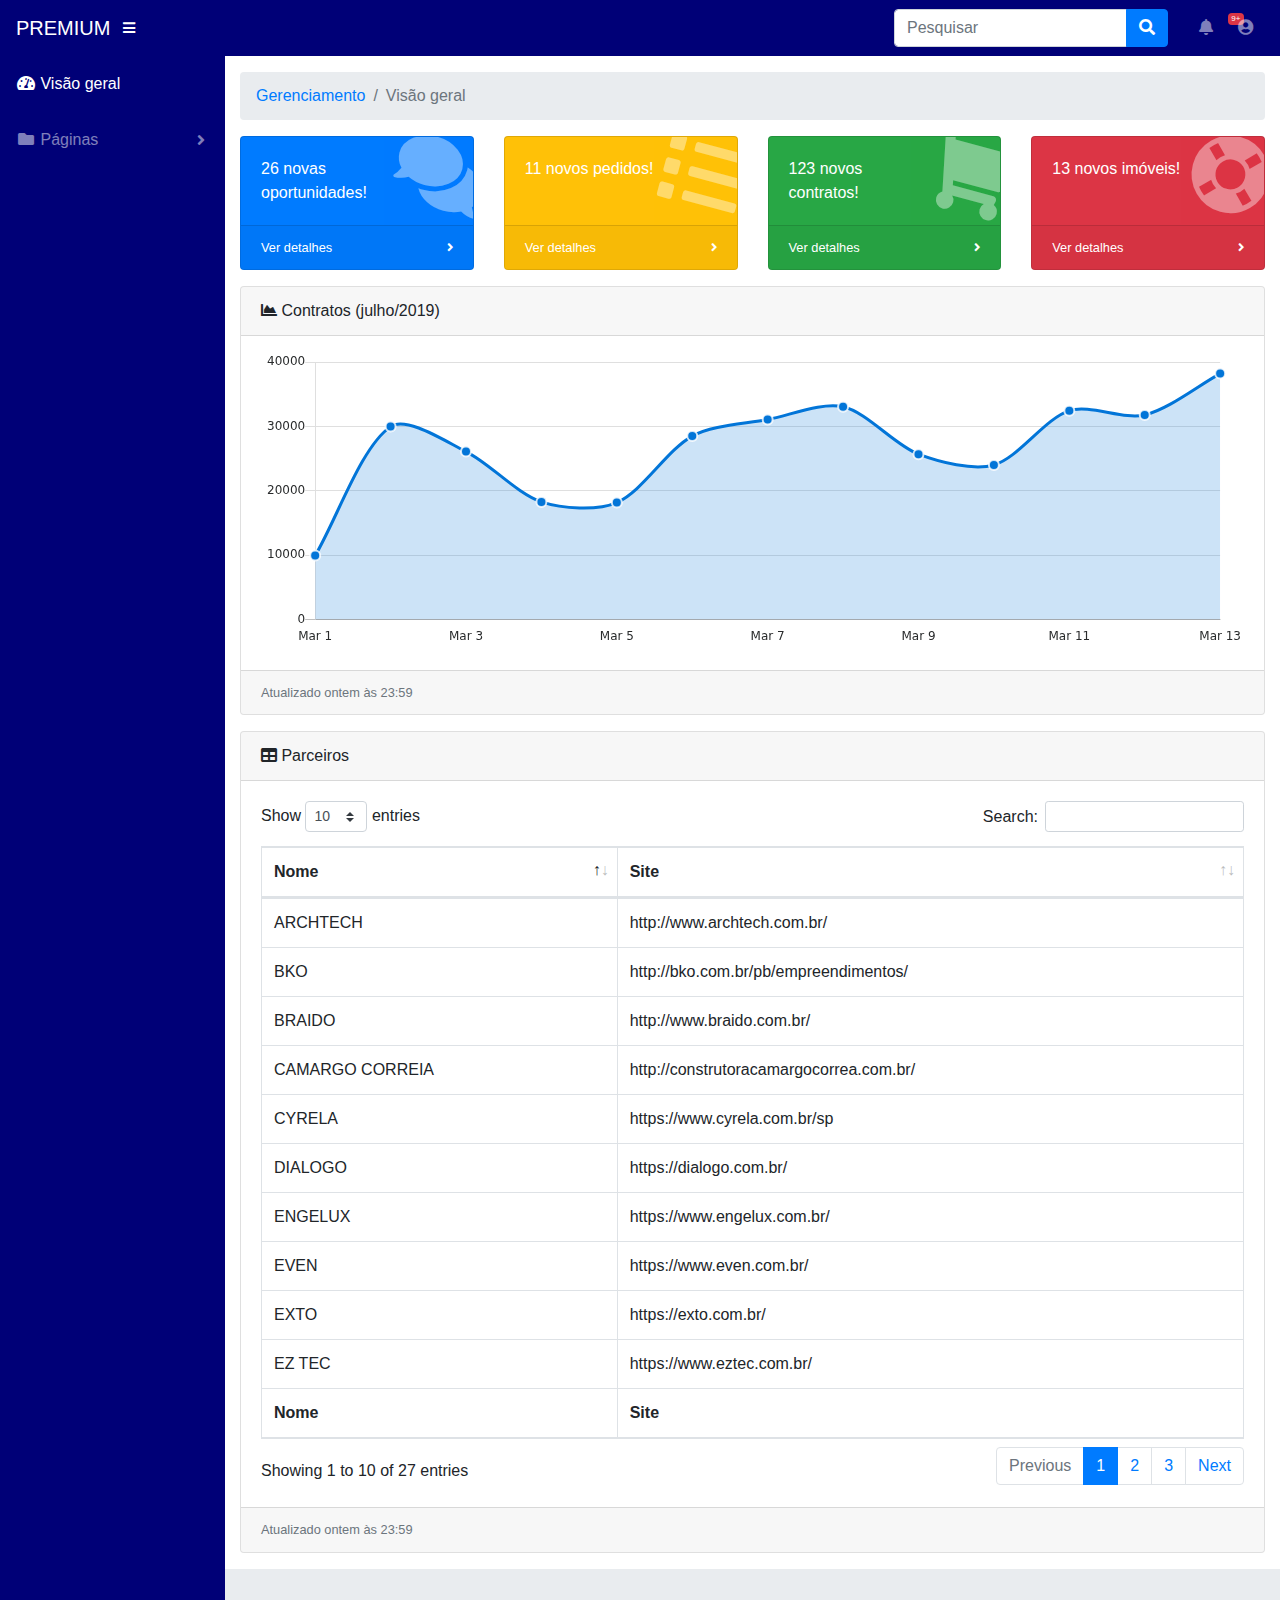
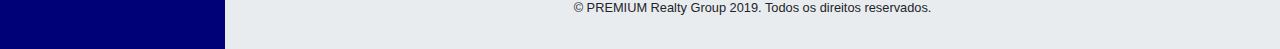
==== commit 0f94c008: "Update index.html" ====
--- a/admin/index.html
+++ b/admin/index.html
@@ -24,7 +24,7 @@
 
 <body id="page-top">
 
-  <nav class="navbar navbar-expand navbar-dark bg-dark static-top">
+  <nav class="navbar navbar-expand navbar-dark static-top" style="background-color:#000077">
 
     <a class="navbar-brand mr-1" href="index.html">PREMIUM</a>
 
@@ -76,7 +76,7 @@
   <div id="wrapper">
 
     <!-- Sidebar -->
-    <ul class="sidebar navbar-nav">
+    <ul class="sidebar navbar-nav" style="background-color:#000077">
       <li class="nav-item active">
         <a class="nav-link" href="index.html">
           <i class="fas fa-fw fa-tachometer-alt"></i>
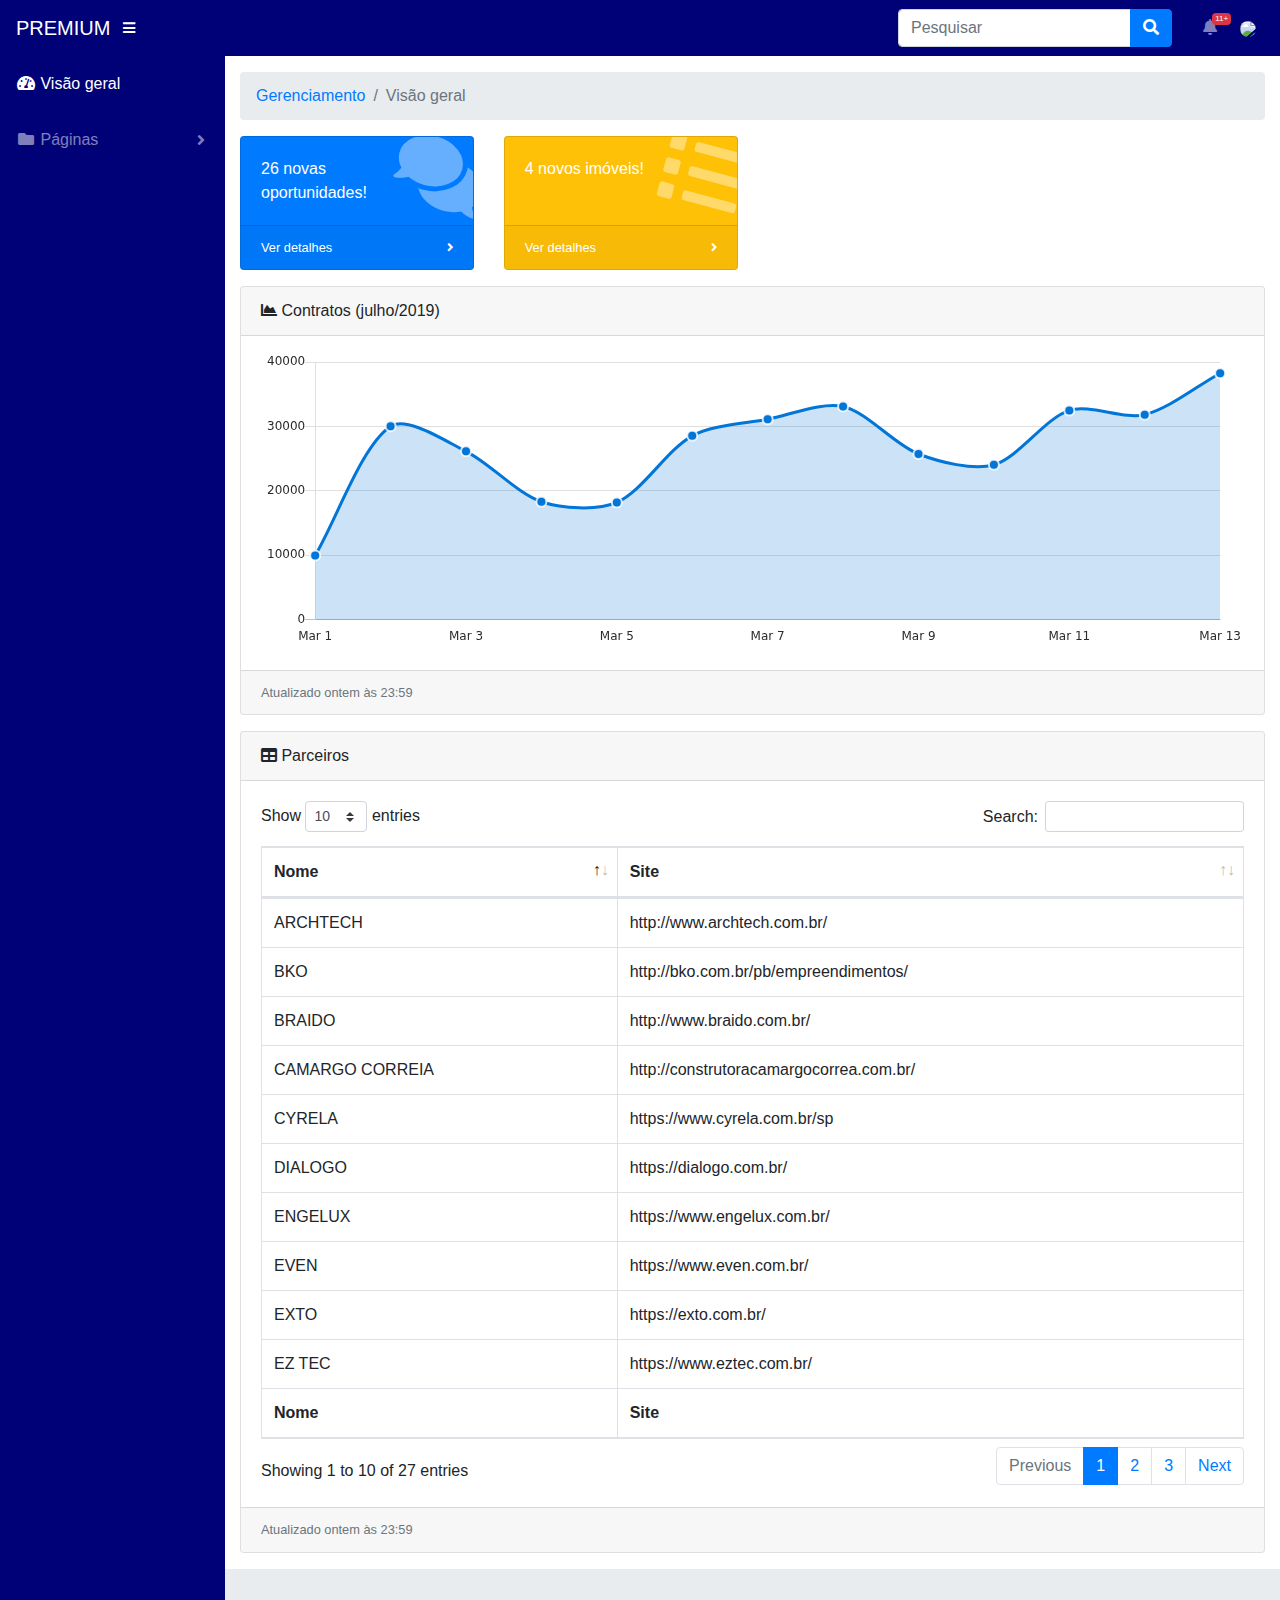
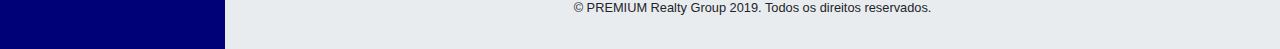
==== commit 8463fc1b: "Update index.html" ====
--- a/admin/index.html
+++ b/admin/index.html
@@ -48,8 +48,8 @@
     <ul class="navbar-nav ml-auto ml-md-0">
       <li class="nav-item dropdown no-arrow mx-1">
         <a class="nav-link dropdown-toggle" href="#" id="alertsDropdown" role="button" data-toggle="dropdown" aria-haspopup="true" aria-expanded="false">
+          <span class="badge badge-danger">11+</span>
           <i class="fas fa-bell fa-fw"></i>
-          <span class="badge badge-danger">9+</span>
         </a>
         <div class="dropdown-menu dropdown-menu-right" aria-labelledby="alertsDropdown">
           <a class="dropdown-item" href="#">Cadastrar oportunidades</a>
@@ -60,7 +60,7 @@
       </li>
       <li class="nav-item dropdown no-arrow">
         <a class="nav-link dropdown-toggle" href="#" id="userDropdown" role="button" data-toggle="dropdown" aria-haspopup="true" aria-expanded="false">
-          <i class="fas fa-user-circle fa-fw"></i>
+          <img src="img/marlene.jpg" style="width:32px;border-radius:50%;z-index:1">
         </a>
         <div class="dropdown-menu dropdown-menu-right" aria-labelledby="userDropdown">
           <a class="dropdown-item" href="#">Configurações</a>
@@ -134,7 +134,7 @@
                 <div class="card-body-icon">
                   <i class="fas fa-fw fa-list"></i>
                 </div>
-                <div class="mr-5">11 novos pedidos!</div>
+                <div class="mr-5">4 novos imóveis!</div>
               </div>
               <a class="card-footer text-white clearfix small z-1" href="#">
                 <span class="float-left">Ver detalhes</span>
@@ -144,7 +144,7 @@
               </a>
             </div>
           </div>
-          <div class="col-xl-3 col-sm-6 mb-3">
+          <div class="col-xl-3 col-sm-6 mb-3" style="opacity:0">
             <div class="card text-white bg-success o-hidden h-100">
               <div class="card-body">
                 <div class="card-body-icon">
@@ -160,7 +160,7 @@
               </a>
             </div>
           </div>
-          <div class="col-xl-3 col-sm-6 mb-3">
+          <div class="col-xl-3 col-sm-6 mb-3" style="opacity:0">
             <div class="card text-white bg-danger o-hidden h-100">
               <div class="card-body">
                 <div class="card-body-icon">
